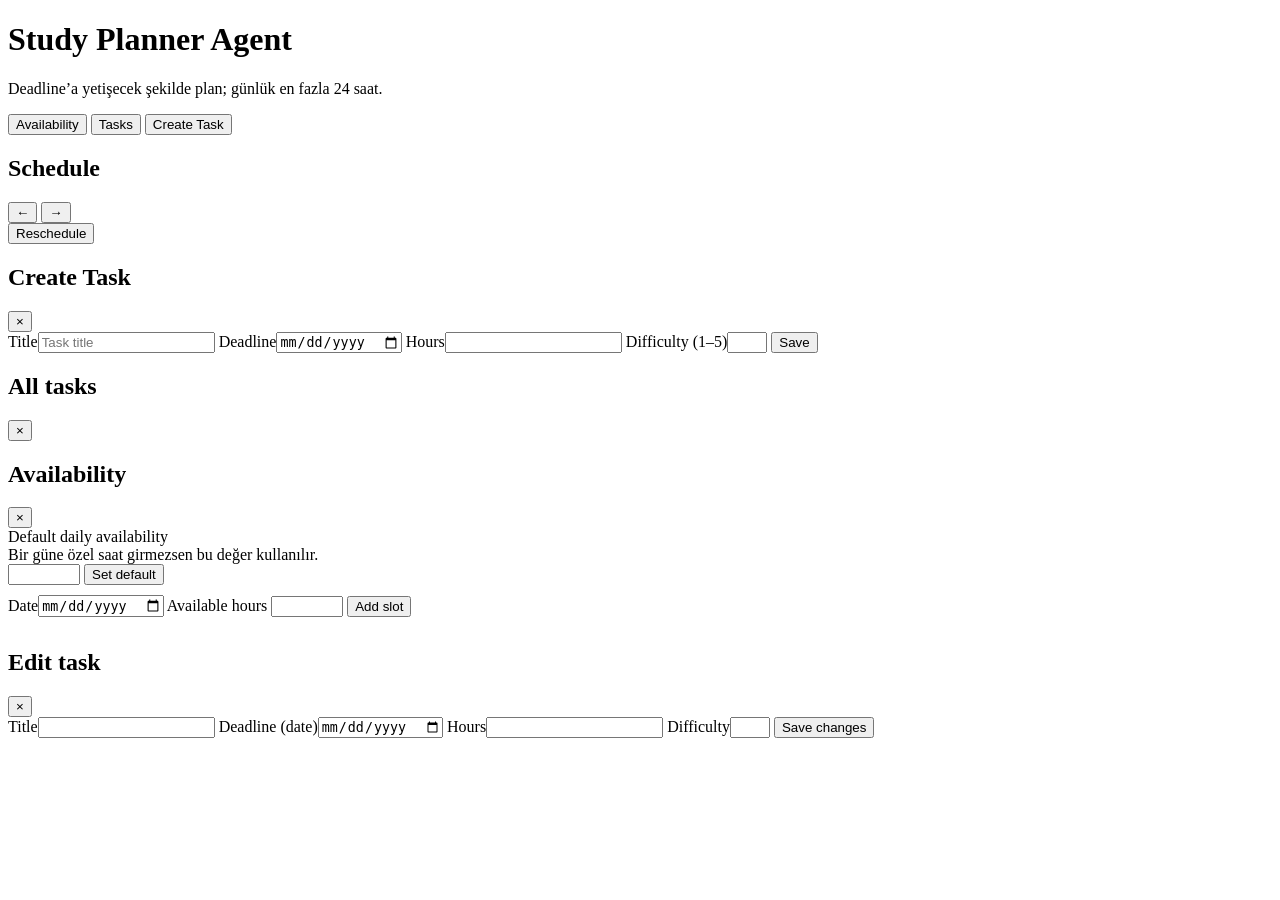
==== frontend/index.html @ 4cfb7173 "Initial commit: FastAPI scheduler + frontend Add backend (FastAPI/SQLAlchemy), simple frontend UI, a" ====
<!doctype html>
<html lang="tr">
  <head>
    <meta charset="UTF-8" />
    <meta name="viewport" content="width=device-width, initial-scale=1.0" />
    <title>Autonomous Student Scheduler</title>
    <link rel="stylesheet" href="/static/styles.css" />
  </head>
  <body>
    <main class="container">
      <header class="topBar">
        <div class="hero">
          <h1>Study Planner Agent</h1>
          <p>Deadline’a yetişecek şekilde plan; günlük en fazla 24 saat.</p>
        </div>
        <div class="headerActions">
          <button type="button" id="openAvailabilityBtn" class="ghost">Availability</button>
          <button type="button" id="openTasksBtn" class="ghost">Tasks</button>
          <button type="button" id="openCreateBtn" class="primary">Create Task</button>
        </div>
      </header>

      <section class="card scheduleCard">
        <div class="scheduleHead">
          <h2>Schedule</h2>
          <div class="monthNav">
            <button type="button" id="prevMonthBtn" class="ghost" aria-label="Önceki ay">←</button>
            <span id="monthLabel"></span>
            <button type="button" id="nextMonthBtn" class="ghost" aria-label="Sonraki ay">→</button>
          </div>
          <button id="rescheduleBtn" class="primary small">Reschedule</button>
        </div>
        <div id="warnings"></div>
        <pre id="explanation" class="explanation"></pre>
        <div id="calendarGrid" class="calendarGrid"></div>
      </section>
    </main>

    <div id="modalBackdrop" class="modalBackdrop hidden" aria-hidden="true"></div>

    <div id="createModal" class="modal hidden" role="dialog" aria-modal="true" aria-labelledby="createTitle">
      <div class="modalPanel">
        <div class="modalHead">
          <h2 id="createTitle">Create Task</h2>
          <button type="button" class="iconBtn" id="closeCreateBtn" aria-label="Kapat">×</button>
        </div>
        <form id="taskForm" class="modalForm">
          <label>Title<input name="title" placeholder="Task title" required /></label>
          <label>Deadline<input name="deadline" type="date" required /></label>
          <label>Hours<input name="total_duration" type="number" min="0.25" step="0.25" required /></label>
          <label>Difficulty (1–5)<input name="difficulty" type="number" min="1" max="5" required /></label>
          <button type="submit" class="primary">Save</button>
        </form>
      </div>
    </div>

    <div id="tasksModal" class="modal hidden" role="dialog" aria-modal="true" aria-labelledby="tasksTitle">
      <div class="modalPanel wide">
        <div class="modalHead">
          <h2 id="tasksTitle">All tasks</h2>
          <button type="button" class="iconBtn" id="closeTasksBtn" aria-label="Kapat">×</button>
        </div>
        <div id="taskList" class="taskList"></div>
      </div>
    </div>

    <div id="availabilityModal" class="modal hidden" role="dialog" aria-modal="true" aria-labelledby="availabilityTitle">
      <div class="modalPanel wide">
        <div class="modalHead">
          <h2 id="availabilityTitle">Availability</h2>
          <button type="button" class="iconBtn" id="closeAvailabilityBtn" aria-label="Kapat">×</button>
        </div>
        <div class="availabilityDefaults">
          <div class="availabilityDefaultsRow">
            <div>
              <div class="availabilityDefaultsTitle">Default daily availability</div>
              <div class="muted">Bir güne özel saat girmezsen bu değer kullanılır.</div>
            </div>
            <form id="defaultAvailabilityForm" class="availabilityDefaultsForm">
              <input
                name="daily_capacity"
                id="defaultDailyCapacityInput"
                type="number"
                min="0.25"
                max="24"
                step="0.25"
                required
              />
              <button type="submit" class="ghost">Set default</button>
            </form>
          </div>
        </div>
        <div style="height:10px;"></div>
        <form id="availabilityForm" class="modalForm">
          <label>Date<input name="date" type="date" required /></label>
          <label>
            Available hours
            <input name="available_hours" type="number" min="0.25" max="24" step="0.25" required />
          </label>
          <input type="hidden" name="type" value="available" />
          <button type="submit" class="primary">Add slot</button>
        </form>
        <div style="height:12px;"></div>
        <div id="availabilityList" class="taskList"></div>
      </div>
    </div>

    <div id="editModal" class="modal hidden" role="dialog" aria-modal="true" aria-labelledby="editTitle">
      <div class="modalPanel">
        <div class="modalHead">
          <h2 id="editTitle">Edit task</h2>
          <button type="button" class="iconBtn" id="closeEditBtn" aria-label="Kapat">×</button>
        </div>
        <form id="editForm" class="modalForm">
          <input type="hidden" name="id" id="editTaskId" />
          <label>Title<input name="title" id="editTitleInput" required /></label>
          <label>Deadline (date)<input name="deadline" id="editDeadlineInput" type="date" required /></label>
          <label>Hours<input name="total_duration" id="editHoursInput" type="number" min="0.25" step="0.25" required /></label>
          <label>Difficulty<input name="difficulty" id="editDifficultyInput" type="number" min="1" max="5" required /></label>
          <button type="submit" class="primary">Save changes</button>
        </form>
      </div>
    </div>

    <div id="toast" class="toast hidden" role="status"></div>

    <script src="/static/main.js"></script>
  </body>
</html>
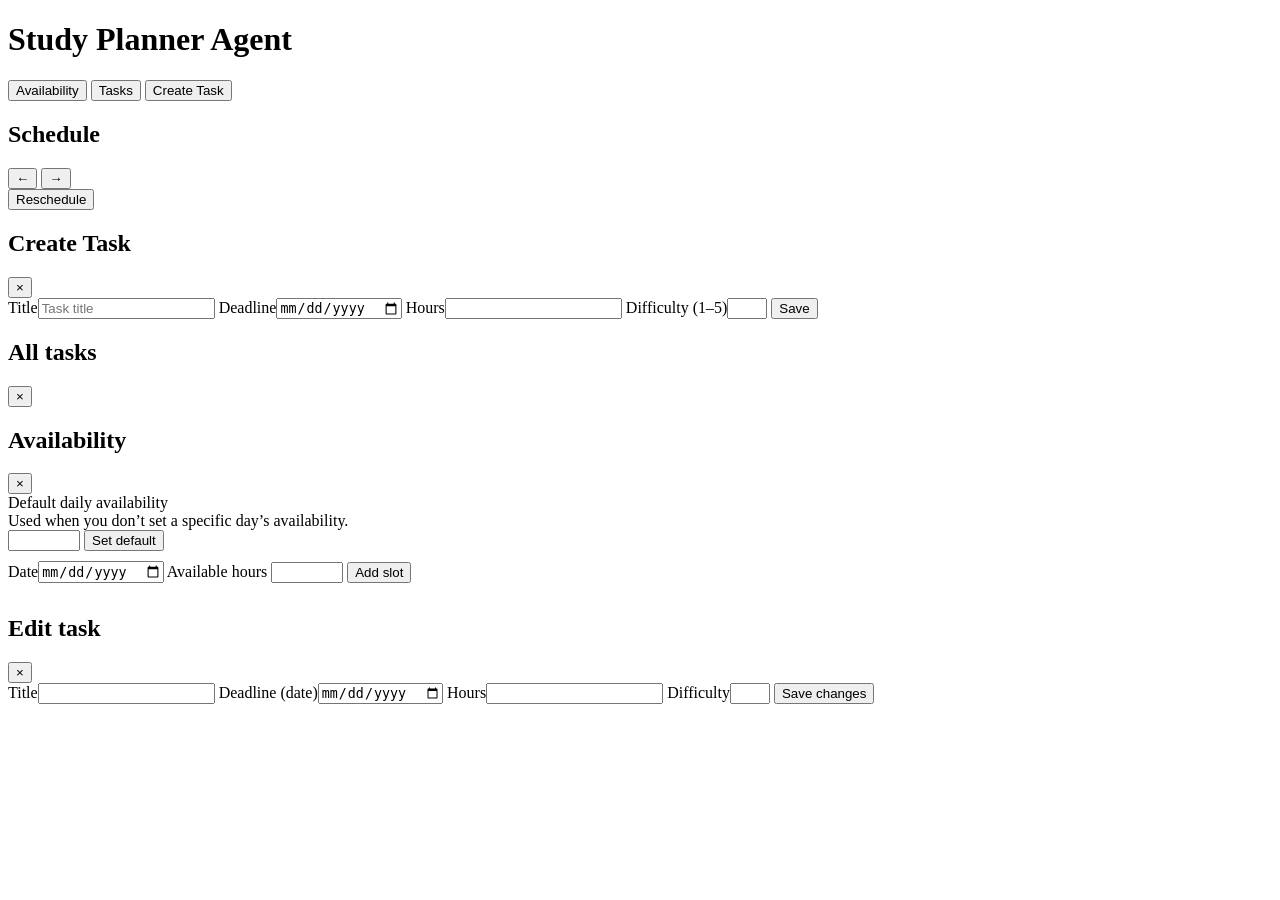
==== commit 82f2550e: "Update README and enhance task management features - Revised README to reflect changes in task statu" ====
--- a/frontend/index.html
+++ b/frontend/index.html
@@ -1,5 +1,5 @@
 <!doctype html>
-<html lang="tr">
+<html lang="en">
   <head>
     <meta charset="UTF-8" />
     <meta name="viewport" content="width=device-width, initial-scale=1.0" />
@@ -11,12 +11,15 @@
       <header class="topBar">
         <div class="hero">
           <h1>Study Planner Agent</h1>
-          <p>Deadline’a yetişecek şekilde plan; günlük en fazla 24 saat.</p>
         </div>
         <div class="headerActions">
-          <button type="button" id="openAvailabilityBtn" class="ghost">Availability</button>
+          <button type="button" id="openAvailabilityBtn" class="ghost">
+            Availability
+          </button>
           <button type="button" id="openTasksBtn" class="ghost">Tasks</button>
-          <button type="button" id="openCreateBtn" class="primary">Create Task</button>
+          <button type="button" id="openCreateBtn" class="primary">
+            Create Task
+          </button>
         </div>
       </header>
 
@@ -24,9 +27,23 @@
         <div class="scheduleHead">
           <h2>Schedule</h2>
           <div class="monthNav">
-            <button type="button" id="prevMonthBtn" class="ghost" aria-label="Önceki ay">←</button>
+            <button
+              type="button"
+              id="prevMonthBtn"
+              class="ghost"
+              aria-label="Previous month"
+            >
+              ←
+            </button>
             <span id="monthLabel"></span>
-            <button type="button" id="nextMonthBtn" class="ghost" aria-label="Sonraki ay">→</button>
+            <button
+              type="button"
+              id="nextMonthBtn"
+              class="ghost"
+              aria-label="Next month"
+            >
+              →
+            </button>
           </div>
           <button id="rescheduleBtn" class="primary small">Reschedule</button>
         </div>
@@ -36,52 +53,115 @@
       </section>
     </main>
 
-    <div id="modalBackdrop" class="modalBackdrop hidden" aria-hidden="true"></div>
-
-    <div id="createModal" class="modal hidden" role="dialog" aria-modal="true" aria-labelledby="createTitle">
+    <div
+      id="modalBackdrop"
+      class="modalBackdrop hidden"
+      aria-hidden="true"
+    ></div>
+
+    <div
+      id="createModal"
+      class="modal hidden"
+      role="dialog"
+      aria-modal="true"
+      aria-labelledby="createTitle"
+    >
       <div class="modalPanel">
         <div class="modalHead">
           <h2 id="createTitle">Create Task</h2>
-          <button type="button" class="iconBtn" id="closeCreateBtn" aria-label="Kapat">×</button>
+          <button
+            type="button"
+            class="iconBtn"
+            id="closeCreateBtn"
+            aria-label="Close"
+          >
+            ×
+          </button>
         </div>
         <form id="taskForm" class="modalForm">
-          <label>Title<input name="title" placeholder="Task title" required /></label>
+          <label
+            >Title<input name="title" placeholder="Task title" required
+          /></label>
           <label>Deadline<input name="deadline" type="date" required /></label>
-          <label>Hours<input name="total_duration" type="number" min="0.25" step="0.25" required /></label>
-          <label>Difficulty (1–5)<input name="difficulty" type="number" min="1" max="5" required /></label>
+          <label
+            >Hours<input
+              name="total_duration"
+              type="number"
+              min="0.25"
+              step="0.25"
+              required
+          /></label>
+          <label
+            >Difficulty (1–5)<input
+              name="difficulty"
+              type="number"
+              min="1"
+              max="5"
+              required
+          /></label>
           <button type="submit" class="primary">Save</button>
         </form>
       </div>
     </div>
 
-    <div id="tasksModal" class="modal hidden" role="dialog" aria-modal="true" aria-labelledby="tasksTitle">
+    <div
+      id="tasksModal"
+      class="modal hidden"
+      role="dialog"
+      aria-modal="true"
+      aria-labelledby="tasksTitle"
+    >
       <div class="modalPanel wide">
         <div class="modalHead">
           <h2 id="tasksTitle">All tasks</h2>
-          <button type="button" class="iconBtn" id="closeTasksBtn" aria-label="Kapat">×</button>
+          <button
+            type="button"
+            class="iconBtn"
+            id="closeTasksBtn"
+            aria-label="Close"
+          >
+            ×
+          </button>
         </div>
         <div id="taskList" class="taskList"></div>
       </div>
     </div>
 
-    <div id="availabilityModal" class="modal hidden" role="dialog" aria-modal="true" aria-labelledby="availabilityTitle">
+    <div
+      id="availabilityModal"
+      class="modal hidden"
+      role="dialog"
+      aria-modal="true"
+      aria-labelledby="availabilityTitle"
+    >
       <div class="modalPanel wide">
         <div class="modalHead">
           <h2 id="availabilityTitle">Availability</h2>
-          <button type="button" class="iconBtn" id="closeAvailabilityBtn" aria-label="Kapat">×</button>
+          <button
+            type="button"
+            class="iconBtn"
+            id="closeAvailabilityBtn"
+            aria-label="Close"
+          >
+            ×
+          </button>
         </div>
         <div class="availabilityDefaults">
           <div class="availabilityDefaultsRow">
             <div>
-              <div class="availabilityDefaultsTitle">Default daily availability</div>
-              <div class="muted">Bir güne özel saat girmezsen bu değer kullanılır.</div>
+              <div class="availabilityDefaultsTitle">
+                Default daily availability
+              </div>
+              <div class="muted">
+                Used when you don’t set a specific day’s availability.
+              </div>
             </div>
             <form id="defaultAvailabilityForm" class="availabilityDefaultsForm">
               <input
                 name="daily_capacity"
                 id="defaultDailyCapacityInput"
                 type="number"
-                min="0.25"
+                min="0"
                 max="24"
                 step="0.25"
                 required
@@ -90,33 +170,77 @@
             </form>
           </div>
         </div>
-        <div style="height:10px;"></div>
+        <div style="height: 10px"></div>
         <form id="availabilityForm" class="modalForm">
           <label>Date<input name="date" type="date" required /></label>
           <label>
             Available hours
-            <input name="available_hours" type="number" min="0.25" max="24" step="0.25" required />
+            <input
+              name="available_hours"
+              type="number"
+              min="0"
+              max="24"
+              step="0.25"
+              required
+            />
           </label>
           <input type="hidden" name="type" value="available" />
           <button type="submit" class="primary">Add slot</button>
         </form>
-        <div style="height:12px;"></div>
+        <div style="height: 12px"></div>
         <div id="availabilityList" class="taskList"></div>
       </div>
     </div>
 
-    <div id="editModal" class="modal hidden" role="dialog" aria-modal="true" aria-labelledby="editTitle">
+    <div
+      id="editModal"
+      class="modal hidden"
+      role="dialog"
+      aria-modal="true"
+      aria-labelledby="editTitle"
+    >
       <div class="modalPanel">
         <div class="modalHead">
           <h2 id="editTitle">Edit task</h2>
-          <button type="button" class="iconBtn" id="closeEditBtn" aria-label="Kapat">×</button>
+          <button
+            type="button"
+            class="iconBtn"
+            id="closeEditBtn"
+            aria-label="Close"
+          >
+            ×
+          </button>
         </div>
         <form id="editForm" class="modalForm">
           <input type="hidden" name="id" id="editTaskId" />
-          <label>Title<input name="title" id="editTitleInput" required /></label>
-          <label>Deadline (date)<input name="deadline" id="editDeadlineInput" type="date" required /></label>
-          <label>Hours<input name="total_duration" id="editHoursInput" type="number" min="0.25" step="0.25" required /></label>
-          <label>Difficulty<input name="difficulty" id="editDifficultyInput" type="number" min="1" max="5" required /></label>
+          <label
+            >Title<input name="title" id="editTitleInput" required
+          /></label>
+          <label
+            >Deadline (date)<input
+              name="deadline"
+              id="editDeadlineInput"
+              type="date"
+              required
+          /></label>
+          <label
+            >Hours<input
+              name="total_duration"
+              id="editHoursInput"
+              type="number"
+              min="0.25"
+              step="0.25"
+              required
+          /></label>
+          <label
+            >Difficulty<input
+              name="difficulty"
+              id="editDifficultyInput"
+              type="number"
+              min="1"
+              max="5"
+              required
+          /></label>
           <button type="submit" class="primary">Save changes</button>
         </form>
       </div>
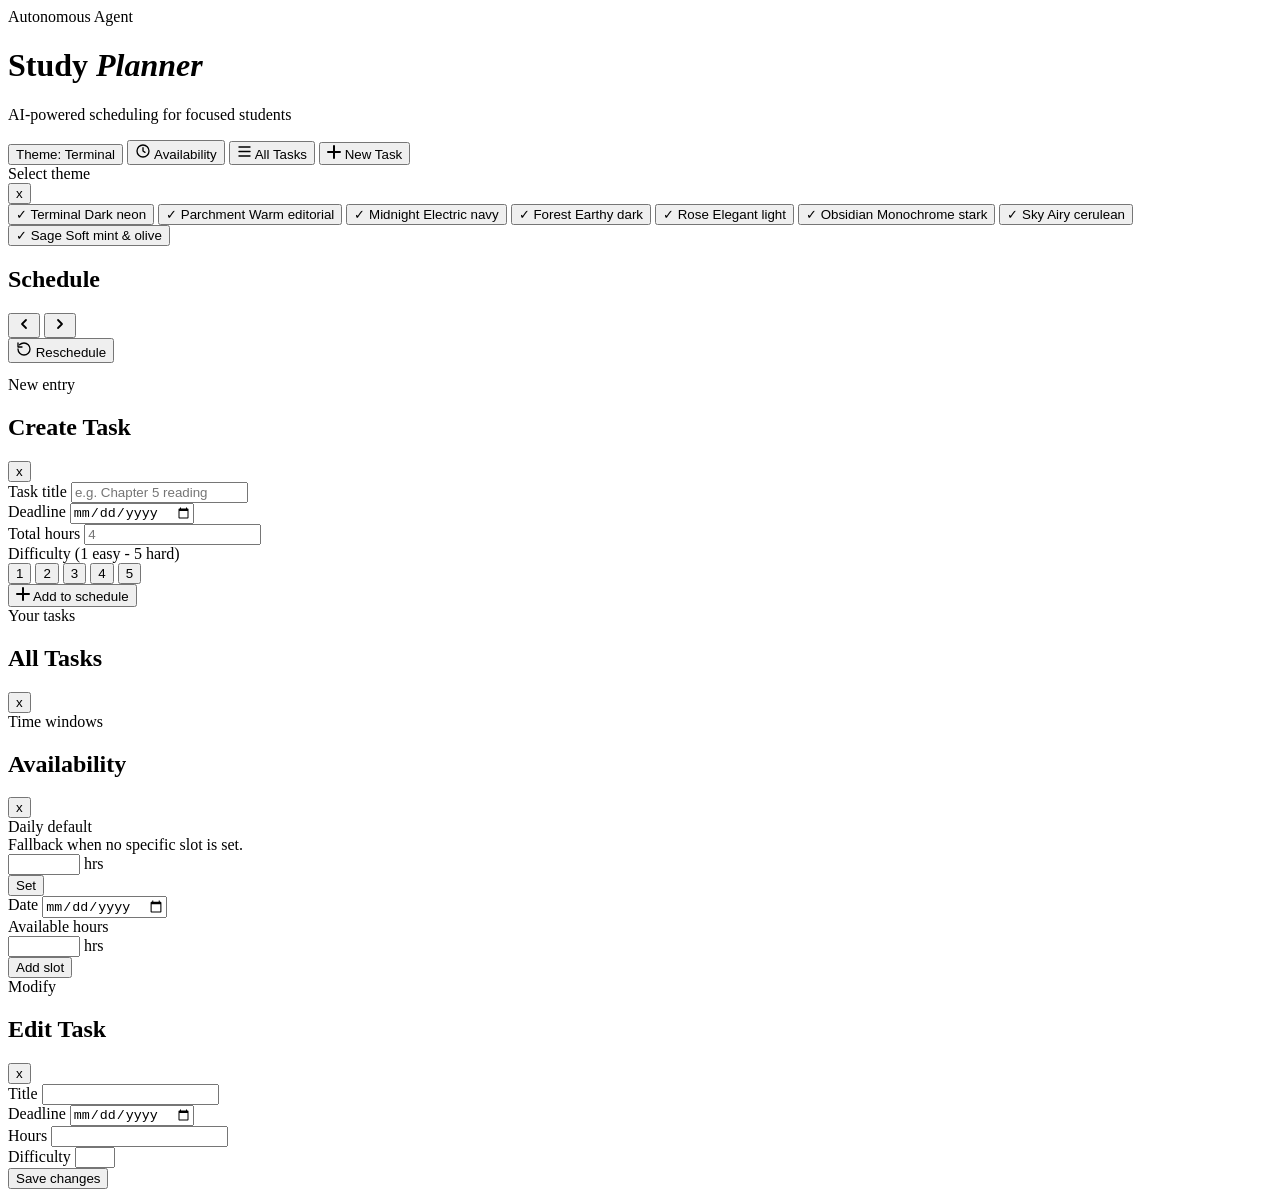
==== commit 508333dc: "Enhance frontend UI with new themes and task management features - Updated the title to "Study Plann" ====
--- a/frontend/index.html
+++ b/frontend/index.html
@@ -3,25 +3,186 @@
   <head>
     <meta charset="UTF-8" />
     <meta name="viewport" content="width=device-width, initial-scale=1.0" />
-    <title>Autonomous Student Scheduler</title>
+    <title>Study Planner — Autonomous Scheduler</title>
     <link rel="stylesheet" href="/static/styles.css" />
   </head>
   <body>
+    <!-- Ambient background -->
+    <div class="ambient" aria-hidden="true">
+      <div class="ambient-blob blob-1"></div>
+      <div class="ambient-blob blob-2"></div>
+      <div class="ambient-blob blob-3"></div>
+      <div class="grid-overlay"></div>
+    </div>
+
     <main class="container">
       <header class="topBar">
         <div class="hero">
-          <h1>Study Planner Agent</h1>
-        </div>
-        <div class="headerActions">
+          <div class="hero-eyebrow">
+            <span class="hero-dot"></span>
+            <span>Autonomous Agent</span>
+          </div>
+          <h1>Study <em>Planner</em></h1>
+          <p class="hero-sub">AI-powered scheduling for focused students</p>
+        </div>
+        <nav class="headerActions">
+          <button
+            type="button"
+            id="themeToggleBtn"
+            aria-haspopup="dialog"
+            aria-expanded="false"
+          >
+            Theme: Terminal
+          </button>
           <button type="button" id="openAvailabilityBtn" class="ghost">
+            <svg
+              width="16"
+              height="16"
+              viewBox="0 0 24 24"
+              fill="none"
+              stroke="currentColor"
+              stroke-width="2"
+              stroke-linecap="round"
+              stroke-linejoin="round"
+            >
+              <circle cx="12" cy="12" r="9" />
+              <polyline points="12 7 12 12 15 14" />
+            </svg>
             Availability
           </button>
-          <button type="button" id="openTasksBtn" class="ghost">Tasks</button>
+          <button type="button" id="openTasksBtn" class="ghost">
+            <svg width="15" height="15" viewBox="0 0 15 15" fill="none">
+              <path
+                d="M2 3h11M2 7.5h11M2 12h11"
+                stroke="currentColor"
+                stroke-width="1.4"
+                stroke-linecap="round"
+              />
+            </svg>
+            All Tasks
+          </button>
           <button type="button" id="openCreateBtn" class="primary">
-            Create Task
-          </button>
-        </div>
+            <svg width="14" height="14" viewBox="0 0 14 14" fill="none">
+              <path
+                d="M7 1v12M1 7h12"
+                stroke="currentColor"
+                stroke-width="2"
+                stroke-linecap="round"
+              />
+            </svg>
+            New Task
+          </button>
+        </nav>
       </header>
+
+      <!-- Alert banners: rendered here by JS -->
+      <div
+        id="alertRegion"
+        class="alertRegion"
+        aria-live="polite"
+        aria-atomic="false"
+      ></div>
+
+      <div
+        id="themePicker"
+        class="themePicker hidden"
+        role="dialog"
+        aria-label="Theme picker"
+      >
+        <div class="themePickerHead">
+          <div class="themePickerTitle">Select theme</div>
+          <button
+            type="button"
+            class="themePickerClose"
+            id="themePickerCloseBtn"
+            aria-label="Close theme picker"
+          >
+            x
+          </button>
+        </div>
+        <div class="themeGrid" id="themeGrid">
+          <button type="button" class="themeCard" data-t="terminal">
+            <span class="themeCardCheck">✓</span>
+            <span class="themeCardDots">
+              <span class="themeCardDot" style="background: #00e5a0"></span>
+              <span class="themeCardDot" style="background: #4d9eff"></span>
+              <span class="themeCardDot" style="background: #f5a623"></span>
+            </span>
+            <span class="themeCardName">Terminal</span>
+            <span class="themeCardDesc">Dark neon</span>
+          </button>
+          <button type="button" class="themeCard" data-t="parchment">
+            <span class="themeCardCheck">✓</span>
+            <span class="themeCardDots">
+              <span class="themeCardDot" style="background: #c9a84c"></span>
+              <span class="themeCardDot" style="background: #2a7a6f"></span>
+              <span class="themeCardDot" style="background: #c0444a"></span>
+            </span>
+            <span class="themeCardName">Parchment</span>
+            <span class="themeCardDesc">Warm editorial</span>
+          </button>
+          <button type="button" class="themeCard" data-t="midnight">
+            <span class="themeCardCheck">✓</span>
+            <span class="themeCardDots">
+              <span class="themeCardDot" style="background: #6c8fff"></span>
+              <span class="themeCardDot" style="background: #ff6eb4"></span>
+              <span class="themeCardDot" style="background: #80cbc4"></span>
+            </span>
+            <span class="themeCardName">Midnight</span>
+            <span class="themeCardDesc">Electric navy</span>
+          </button>
+          <button type="button" class="themeCard" data-t="forest">
+            <span class="themeCardCheck">✓</span>
+            <span class="themeCardDots">
+              <span class="themeCardDot" style="background: #6fcf7a"></span>
+              <span class="themeCardDot" style="background: #e8b84b"></span>
+              <span class="themeCardDot" style="background: #56b6c2"></span>
+            </span>
+            <span class="themeCardName">Forest</span>
+            <span class="themeCardDesc">Earthy dark</span>
+          </button>
+          <button type="button" class="themeCard" data-t="rose">
+            <span class="themeCardCheck">✓</span>
+            <span class="themeCardDots">
+              <span class="themeCardDot" style="background: #d4507a"></span>
+              <span class="themeCardDot" style="background: #7b5ea7"></span>
+              <span class="themeCardDot" style="background: #4a90d9"></span>
+            </span>
+            <span class="themeCardName">Rose</span>
+            <span class="themeCardDesc">Elegant light</span>
+          </button>
+          <button type="button" class="themeCard" data-t="obsidian">
+            <span class="themeCardCheck">✓</span>
+            <span class="themeCardDots">
+              <span class="themeCardDot" style="background: #e8e8e8"></span>
+              <span class="themeCardDot" style="background: #f0c040"></span>
+              <span class="themeCardDot" style="background: #60a0e0"></span>
+            </span>
+            <span class="themeCardName">Obsidian</span>
+            <span class="themeCardDesc">Monochrome stark</span>
+          </button>
+          <button type="button" class="themeCard" data-t="sky">
+            <span class="themeCardCheck">✓</span>
+            <span class="themeCardDots">
+              <span class="themeCardDot" style="background: #2196c9"></span>
+              <span class="themeCardDot" style="background: #6e52d6"></span>
+              <span class="themeCardDot" style="background: #e07b2a"></span>
+            </span>
+            <span class="themeCardName">Sky</span>
+            <span class="themeCardDesc">Airy cerulean</span>
+          </button>
+          <button type="button" class="themeCard" data-t="sage">
+            <span class="themeCardCheck">✓</span>
+            <span class="themeCardDots">
+              <span class="themeCardDot" style="background: #4a9960"></span>
+              <span class="themeCardDot" style="background: #c0783a"></span>
+              <span class="themeCardDot" style="background: #4070b8"></span>
+            </span>
+            <span class="themeCardName">Sage</span>
+            <span class="themeCardDesc">Soft mint & olive</span>
+          </button>
+        </div>
+      </div>
 
       <section class="card scheduleCard">
         <div class="scheduleHead">
@@ -30,24 +191,56 @@
             <button
               type="button"
               id="prevMonthBtn"
-              class="ghost"
+              class="navArrow"
               aria-label="Previous month"
             >
-              ←
+              <svg width="16" height="16" viewBox="0 0 16 16" fill="none">
+                <path
+                  d="M10 12L6 8l4-4"
+                  stroke="currentColor"
+                  stroke-width="1.8"
+                  stroke-linecap="round"
+                  stroke-linejoin="round"
+                />
+              </svg>
             </button>
-            <span id="monthLabel"></span>
+            <span id="monthLabel" class="monthLabelText"></span>
             <button
               type="button"
               id="nextMonthBtn"
-              class="ghost"
+              class="navArrow"
               aria-label="Next month"
             >
-              →
+              <svg width="16" height="16" viewBox="0 0 16 16" fill="none">
+                <path
+                  d="M6 4l4 4-4 4"
+                  stroke="currentColor"
+                  stroke-width="1.8"
+                  stroke-linecap="round"
+                  stroke-linejoin="round"
+                />
+              </svg>
             </button>
           </div>
-          <button id="rescheduleBtn" class="primary small">Reschedule</button>
-        </div>
-        <div id="warnings"></div>
+          <button id="rescheduleBtn" class="rescheduleBtn">
+            <svg
+              width="16"
+              height="16"
+              viewBox="0 0 24 24"
+              fill="none"
+              stroke="currentColor"
+              stroke-width="2"
+              stroke-linecap="round"
+              stroke-linejoin="round"
+            >
+              <path d="M3 12a9 9 0 1 0 9-9 9.75 9.75 0 0 0-6.74 2.74" />
+              <polyline points="3 3 3 9 9 9" />
+            </svg>
+            Reschedule
+          </button>
+        </div>
+        <!-- main.js injects <p class="warning"> here; intercepted + hidden below -->
+        <div id="warnings" class="warningsSink"></div>
         <pre id="explanation" class="explanation"></pre>
         <div id="calendarGrid" class="calendarGrid"></div>
       </section>
@@ -59,6 +252,7 @@
       aria-hidden="true"
     ></div>
 
+    <!-- Create Task Modal -->
     <div
       id="createModal"
       class="modal hidden"
@@ -68,42 +262,84 @@
     >
       <div class="modalPanel">
         <div class="modalHead">
-          <h2 id="createTitle">Create Task</h2>
+          <div>
+            <div class="modal-eyebrow">New entry</div>
+            <h2 id="createTitle">Create Task</h2>
+          </div>
           <button
             type="button"
             class="iconBtn"
             id="closeCreateBtn"
             aria-label="Close"
           >
-            ×
+            x
           </button>
         </div>
         <form id="taskForm" class="modalForm">
-          <label
-            >Title<input name="title" placeholder="Task title" required
-          /></label>
-          <label>Deadline<input name="deadline" type="date" required /></label>
-          <label
-            >Hours<input
-              name="total_duration"
-              type="number"
-              min="0.25"
-              step="0.25"
+          <div class="field">
+            <label for="cf-title">Task title</label>
+            <input
+              id="cf-title"
+              name="title"
+              placeholder="e.g. Chapter 5 reading"
               required
-          /></label>
-          <label
-            >Difficulty (1–5)<input
-              name="difficulty"
-              type="number"
-              min="1"
-              max="5"
-              required
-          /></label>
-          <button type="submit" class="primary">Save</button>
+            />
+          </div>
+          <div class="field-row">
+            <div class="field">
+              <label for="cf-deadline">Deadline</label>
+              <input id="cf-deadline" name="deadline" type="date" required />
+            </div>
+            <div class="field">
+              <label for="cf-hours">Total hours</label>
+              <input
+                id="cf-hours"
+                name="total_duration"
+                type="number"
+                min="0.25"
+                step="0.25"
+                placeholder="4"
+                required
+              />
+            </div>
+          </div>
+          <div class="field">
+            <label
+              >Difficulty <span class="muted">(1 easy - 5 hard)</span></label
+            >
+            <div class="difficultyPicker" id="difficultyPicker">
+              <input
+                type="hidden"
+                name="difficulty"
+                id="difficultyValue"
+                value="3"
+                required
+              />
+              <button type="button" class="diffBtn" data-val="1">1</button>
+              <button type="button" class="diffBtn" data-val="2">2</button>
+              <button type="button" class="diffBtn active" data-val="3">
+                3
+              </button>
+              <button type="button" class="diffBtn" data-val="4">4</button>
+              <button type="button" class="diffBtn" data-val="5">5</button>
+            </div>
+          </div>
+          <button type="submit" class="primary fullWidth">
+            <svg width="14" height="14" viewBox="0 0 14 14" fill="none">
+              <path
+                d="M7 1v12M1 7h12"
+                stroke="currentColor"
+                stroke-width="2"
+                stroke-linecap="round"
+              />
+            </svg>
+            Add to schedule
+          </button>
         </form>
       </div>
     </div>
 
+    <!-- Tasks Modal -->
     <div
       id="tasksModal"
       class="modal hidden"
@@ -113,20 +349,24 @@
     >
       <div class="modalPanel wide">
         <div class="modalHead">
-          <h2 id="tasksTitle">All tasks</h2>
+          <div>
+            <div class="modal-eyebrow">Your tasks</div>
+            <h2 id="tasksTitle">All Tasks</h2>
+          </div>
           <button
             type="button"
             class="iconBtn"
             id="closeTasksBtn"
             aria-label="Close"
           >
-            ×
+            x
           </button>
         </div>
         <div id="taskList" class="taskList"></div>
       </div>
     </div>
 
+    <!-- Availability Modal -->
     <div
       id="availabilityModal"
       class="modal hidden"
@@ -136,62 +376,72 @@
     >
       <div class="modalPanel wide">
         <div class="modalHead">
-          <h2 id="availabilityTitle">Availability</h2>
+          <div>
+            <div class="modal-eyebrow">Time windows</div>
+            <h2 id="availabilityTitle">Availability</h2>
+          </div>
           <button
             type="button"
             class="iconBtn"
             id="closeAvailabilityBtn"
             aria-label="Close"
           >
-            ×
+            x
           </button>
         </div>
         <div class="availabilityDefaults">
           <div class="availabilityDefaultsRow">
             <div>
-              <div class="availabilityDefaultsTitle">
-                Default daily availability
+              <div class="availabilityDefaultsTitle">Daily default</div>
+              <div class="muted">Fallback when no specific slot is set.</div>
+            </div>
+            <form id="defaultAvailabilityForm" class="availabilityDefaultsForm">
+              <div class="inputWithUnit">
+                <input
+                  name="daily_capacity"
+                  id="defaultDailyCapacityInput"
+                  type="number"
+                  min="0"
+                  max="24"
+                  step="0.25"
+                  required
+                />
+                <span class="inputUnit">hrs</span>
               </div>
-              <div class="muted">
-                Used when you don’t set a specific day’s availability.
+              <button type="submit" class="ghost">Set</button>
+            </form>
+          </div>
+        </div>
+        <div class="divider"></div>
+        <form id="availabilityForm" class="modalForm">
+          <div class="field-row">
+            <div class="field">
+              <label>Date</label>
+              <input name="date" type="date" required />
+            </div>
+            <div class="field">
+              <label>Available hours</label>
+              <div class="inputWithUnit">
+                <input
+                  name="available_hours"
+                  type="number"
+                  min="0"
+                  max="24"
+                  step="0.25"
+                  required
+                />
+                <span class="inputUnit">hrs</span>
               </div>
             </div>
-            <form id="defaultAvailabilityForm" class="availabilityDefaultsForm">
-              <input
-                name="daily_capacity"
-                id="defaultDailyCapacityInput"
-                type="number"
-                min="0"
-                max="24"
-                step="0.25"
-                required
-              />
-              <button type="submit" class="ghost">Set default</button>
-            </form>
-          </div>
-        </div>
-        <div style="height: 10px"></div>
-        <form id="availabilityForm" class="modalForm">
-          <label>Date<input name="date" type="date" required /></label>
-          <label>
-            Available hours
-            <input
-              name="available_hours"
-              type="number"
-              min="0"
-              max="24"
-              step="0.25"
-              required
-            />
-          </label>
+          </div>
           <input type="hidden" name="type" value="available" />
           <button type="submit" class="primary">Add slot</button>
         </form>
-        <div style="height: 12px"></div>
         <div id="availabilityList" class="taskList"></div>
       </div>
     </div>
 
+    <!-- Edit Modal -->
     <div
       id="editModal"
       class="modal hidden"
@@ -201,53 +451,328 @@
     >
       <div class="modalPanel">
         <div class="modalHead">
-          <h2 id="editTitle">Edit task</h2>
+          <div>
+            <div class="modal-eyebrow">Modify</div>
+            <h2 id="editTitle">Edit Task</h2>
+          </div>
           <button
             type="button"
             class="iconBtn"
             id="closeEditBtn"
             aria-label="Close"
           >
-            ×
+            x
           </button>
         </div>
         <form id="editForm" class="modalForm">
           <input type="hidden" name="id" id="editTaskId" />
-          <label
-            >Title<input name="title" id="editTitleInput" required
-          /></label>
-          <label
-            >Deadline (date)<input
-              name="deadline"
-              id="editDeadlineInput"
-              type="date"
-              required
-          /></label>
-          <label
-            >Hours<input
-              name="total_duration"
-              id="editHoursInput"
-              type="number"
-              min="0.25"
-              step="0.25"
-              required
-          /></label>
-          <label
-            >Difficulty<input
+          <div class="field">
+            <label>Title</label>
+            <input name="title" id="editTitleInput" required />
+          </div>
+          <div class="field-row">
+            <div class="field">
+              <label>Deadline</label>
+              <input
+                name="deadline"
+                id="editDeadlineInput"
+                type="date"
+                required
+              />
+            </div>
+            <div class="field">
+              <label>Hours</label>
+              <input
+                name="total_duration"
+                id="editHoursInput"
+                type="number"
+                min="0.25"
+                step="0.25"
+                required
+              />
+            </div>
+          </div>
+          <div class="field">
+            <label>Difficulty</label>
+            <input
               name="difficulty"
               id="editDifficultyInput"
               type="number"
               min="1"
               max="5"
               required
-          /></label>
-          <button type="submit" class="primary">Save changes</button>
+            />
+          </div>
+          <button type="submit" class="primary fullWidth">Save changes</button>
         </form>
       </div>
     </div>
 
-    <div id="toast" class="toast hidden" role="status"></div>
+    <!-- Toast stub: main.js uses this; we observe it to bridge undo to our alert system -->
+    <div
+      id="toast"
+      role="status"
+      style="
+        position: fixed;
+        bottom: -999px;
+        left: -999px;
+        opacity: 0;
+        pointer-events: none;
+        width: 1px;
+        height: 1px;
+        overflow: hidden;
+      "
+    ></div>
 
     <script src="/static/main.js"></script>
+    <script>
+      (() => {
+        /* ── Theme switcher ── */
+        const THEMES = [
+          { id: "terminal", label: "Terminal" },
+          { id: "parchment", label: "Parchment" },
+          { id: "midnight", label: "Midnight" },
+          { id: "forest", label: "Forest" },
+          { id: "rose", label: "Rose" },
+          { id: "obsidian", label: "Obsidian" },
+          { id: "sky", label: "Sky" },
+          { id: "sage", label: "Sage" },
+        ];
+        const themeToggleBtn = document.getElementById("themeToggleBtn");
+        const themePicker = document.getElementById("themePicker");
+        const themePickerCloseBtn = document.getElementById(
+          "themePickerCloseBtn",
+        );
+        const themeCards = Array.from(document.querySelectorAll(".themeCard"));
+
+        function getThemeMeta(themeId) {
+          return THEMES.find((t) => t.id === themeId) || THEMES[0];
+        }
+
+        function setTheme(themeId) {
+          const resolved = getThemeMeta(themeId);
+          document.documentElement.setAttribute("data-theme", resolved.id);
+          localStorage.setItem("studyPlannerTheme", resolved.id);
+          themeToggleBtn.textContent = `Theme: ${resolved.label}`;
+          themeCards.forEach((card) => {
+            card.classList.toggle("active", card.dataset.t === resolved.id);
+          });
+        }
+
+        function openThemePicker() {
+          themePicker.classList.remove("hidden");
+          themeToggleBtn.setAttribute("aria-expanded", "true");
+        }
+
+        function closeThemePicker() {
+          themePicker.classList.add("hidden");
+          themeToggleBtn.setAttribute("aria-expanded", "false");
+        }
+
+        const savedTheme = localStorage.getItem("studyPlannerTheme");
+        setTheme(savedTheme || "terminal");
+
+        themeToggleBtn.addEventListener("click", () => {
+          if (themePicker.classList.contains("hidden")) openThemePicker();
+          else closeThemePicker();
+        });
+        themePickerCloseBtn.addEventListener("click", closeThemePicker);
+        themeCards.forEach((card) => {
+          card.addEventListener("click", () => {
+            setTheme(card.dataset.t);
+            closeThemePicker();
+          });
+        });
+        document.addEventListener("click", (e) => {
+          if (
+            !themePicker.classList.contains("hidden") &&
+            !themePicker.contains(e.target) &&
+            !themeToggleBtn.contains(e.target)
+          ) {
+            closeThemePicker();
+          }
+        });
+
+        /* ── Difficulty picker ── */
+        document.querySelectorAll(".diffBtn").forEach((btn) => {
+          btn.addEventListener("click", () => {
+            document
+              .querySelectorAll(".diffBtn")
+              .forEach((b) => b.classList.remove("active"));
+            btn.classList.add("active");
+            document.getElementById("difficultyValue").value = btn.dataset.val;
+          });
+        });
+
+        /* ── Alert type config ── */
+        const TYPES = {
+          error: {
+            label: "Hata",
+            duration: 10000,
+            icon: `<svg width="20" height="20" viewBox="0 0 20 20" fill="none">
+                   <path d="M10 3L18 17H2L10 3Z" stroke="currentColor" stroke-width="1.6" stroke-linejoin="round"/>
+                   <path d="M10 8.5V12M10 14.5h.01" stroke="currentColor" stroke-width="1.8" stroke-linecap="round"/>
+                 </svg>`,
+          },
+          warning: {
+            label: "Uyari",
+            duration: 10000,
+            icon: `<svg width="20" height="20" viewBox="0 0 20 20" fill="none">
+                   <circle cx="10" cy="10" r="8" stroke="currentColor" stroke-width="1.6"/>
+                   <path d="M10 7V11M10 13.5h.01" stroke="currentColor" stroke-width="1.8" stroke-linecap="round"/>
+                 </svg>`,
+          },
+          success: {
+            label: "Basarili",
+            duration: 10000,
+            icon: `<svg width="20" height="20" viewBox="0 0 20 20" fill="none">
+                   <circle cx="10" cy="10" r="8" stroke="currentColor" stroke-width="1.6"/>
+                   <path d="M6.5 10.5l2.5 2.5L14 7" stroke="currentColor" stroke-width="1.8" stroke-linecap="round" stroke-linejoin="round"/>
+                 </svg>`,
+          },
+          info: {
+            label: "Bilgi",
+            duration: 10000,
+            icon: `<svg width="20" height="20" viewBox="0 0 20 20" fill="none">
+                   <circle cx="10" cy="10" r="8" stroke="currentColor" stroke-width="1.6"/>
+                   <path d="M10 9.5V14M10 6.5h.01" stroke="currentColor" stroke-width="1.8" stroke-linecap="round"/>
+                 </svg>`,
+          },
+        };
+
+        const region = document.getElementById("alertRegion");
+
+        /* ── Classify raw backend message ── */
+        function classify(raw) {
+          const t = raw.toLowerCase();
+          if (
+            /red alert|past deadline|cannot create|could not|invalid|failed/.test(
+              t,
+            )
+          )
+            return "error";
+          if (/not enough|warning|overload|cannot fit/.test(t))
+            return "warning";
+          if (
+            /created|updated|added|deleted|removed|slot|complet|partial/.test(t)
+          )
+            return "success";
+          return "info";
+        }
+
+        /* ── Strip ugly prefixes from backend strings ── */
+        function clean(raw) {
+          return raw
+            .replace(
+              /^(red alert|warning|alert|error|info)\s*[:\-\u2013]\s*/i,
+              "",
+            )
+            .replace(/^\u26a0\ufe0f\s*/, "")
+            .trim();
+        }
+
+        function getDuration(rawMsg, type) {
+          const normalized = clean(rawMsg).toLowerCase();
+          if (normalized.includes("task created")) return 4000;
+          return (TYPES[type] || TYPES.info).duration;
+        }
+
+        /* ── Build and mount an alert card ── */
+        function showAlert(rawMsg, type, undoFn) {
+          type = type || classify(rawMsg);
+          const cfg = TYPES[type] || TYPES.info;
+          const duration = getDuration(rawMsg, type);
+
+          const el = document.createElement("div");
+          el.className = "al al-" + type;
+          el.setAttribute("role", type === "error" ? "alert" : "status");
+
+          const hasBar = duration > 0;
+          el.innerHTML =
+            '<span class="al-icon">' +
+            cfg.icon +
+            "</span>" +
+            '<div class="al-body">' +
+            '<strong class="al-label">' +
+            cfg.label +
+            "</strong>" +
+            '<p class="al-msg">' +
+            clean(rawMsg) +
+            "</p>" +
+            (undoFn
+              ? '<button type="button" class="al-undo">Geri al</button>'
+              : "") +
+            "</div>" +
+            '<button type="button" class="al-close" aria-label="Kapat">' +
+            '<svg width="10" height="10" viewBox="0 0 10 10" fill="none">' +
+            '<path d="M1 1l8 8M9 1L1 9" stroke="currentColor" stroke-width="1.7" stroke-linecap="round"/>' +
+            "</svg>" +
+            "</button>" +
+            (hasBar
+              ? '<span class="al-track" aria-hidden="true"><span class="al-bar"></span></span>'
+              : "");
+
+          /* dismiss logic */
+          let timerId = null;
+          let removed = false;
+          const dismiss = () => {
+            if (removed) return;
+            removed = true;
+            if (timerId) clearTimeout(timerId);
+            el.style.pointerEvents = "none";
+            el.classList.add("al-out");
+            const removeEl = () => el.remove();
+            el.addEventListener("transitionend", removeEl, { once: true });
+            setTimeout(removeEl, 260);
+          };
+
+          el.querySelector(".al-close").addEventListener("click", dismiss);
+          if (undoFn)
+            el.querySelector(".al-undo").addEventListener("click", () => {
+              undoFn();
+              dismiss();
+            });
+
+          if (hasBar) {
+            const bar = el.querySelector(".al-bar");
+            bar.style.animationDuration = duration + "ms";
+            timerId = setTimeout(dismiss, duration);
+            el.addEventListener("mouseenter", () => {
+              clearTimeout(timerId);
+              bar.style.animationPlayState = "paused";
+            });
+            el.addEventListener("mouseleave", () => {
+              bar.style.animationPlayState = "running";
+              timerId = setTimeout(dismiss, duration * 0.12);
+            });
+          }
+
+          region.appendChild(el);
+          /* rAF so the browser paints the initial state before the enter animation */
+          requestAnimationFrame(() =>
+            requestAnimationFrame(() => el.classList.add("al-in")),
+          );
+        }
+
+        /* ── Intercept <p class="warning"> injected into #warnings by main.js ── */
+        const warnSink = document.getElementById("warnings");
+        new MutationObserver((mutations) => {
+          mutations.forEach((m) =>
+            m.addedNodes.forEach((node) => {
+              if (node.nodeType !== 1) return;
+              const txt = (node.textContent || "").trim();
+              node.style.display = "none";
+              if (txt) showAlert(txt, classify(txt));
+            }),
+          );
+        }).observe(warnSink, { childList: true });
+
+        /* ── Override showToast / hideToast used by main.js ── */
+        window.showToast = function (message, onUndo, ms) {
+          showAlert(message, classify(message), onUndo || null);
+        };
+        window.hideToast = function () {};
+      })();
+    </script>
   </body>
 </html>
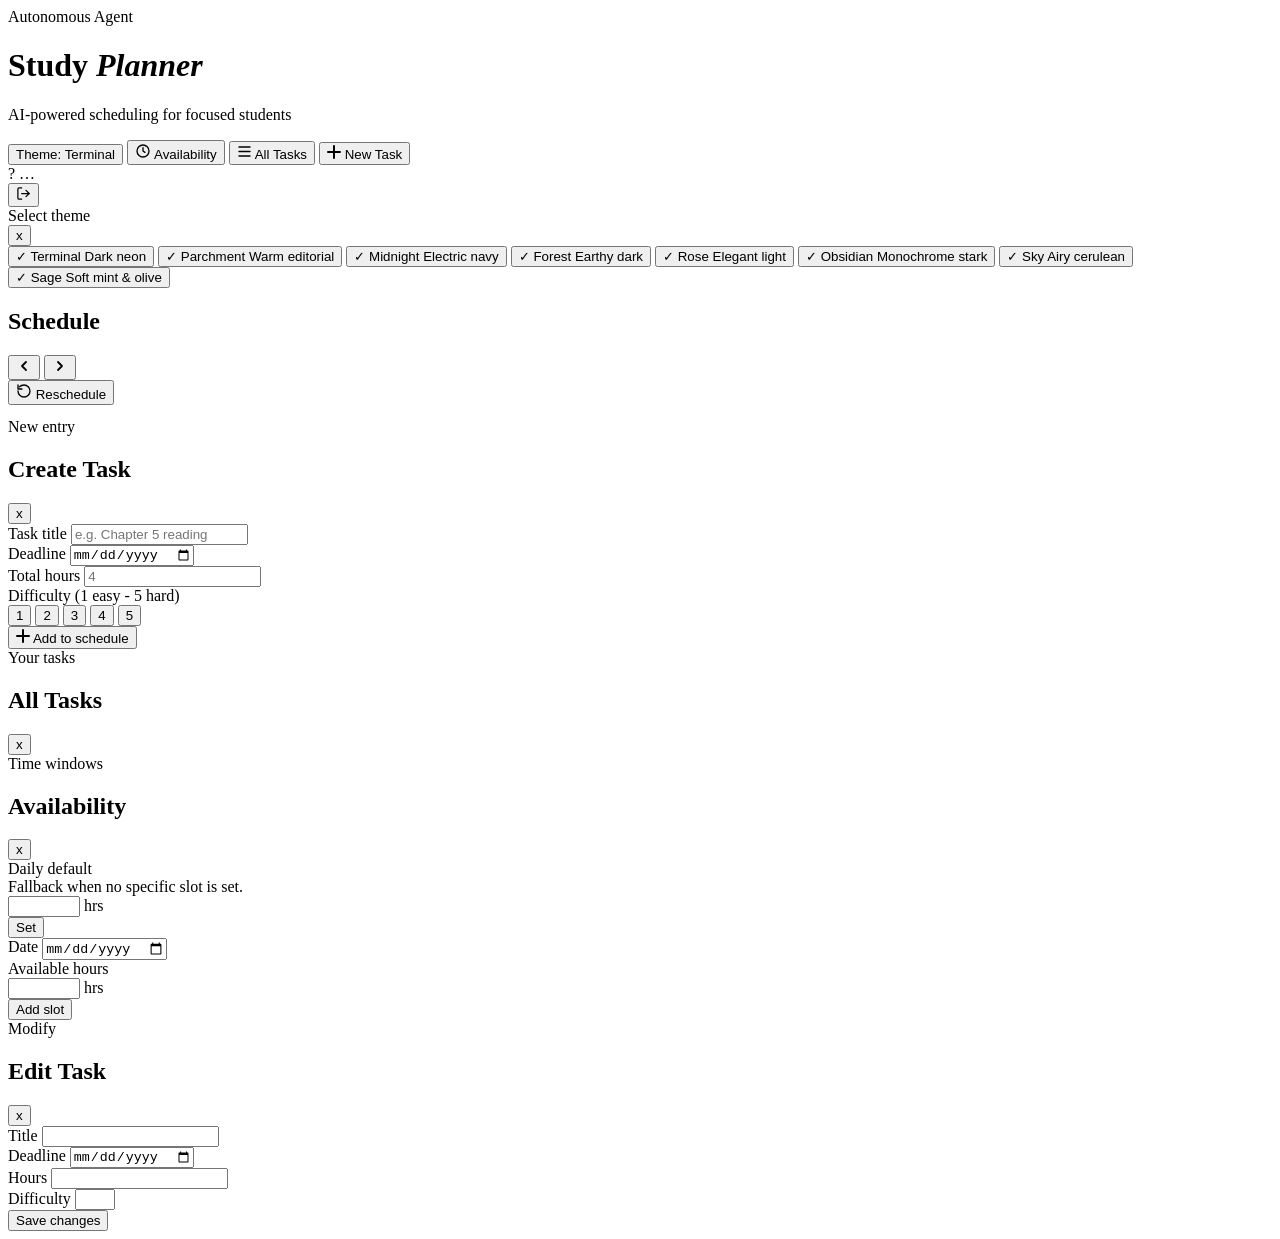
==== commit d81e38f3: "Add authentication and user management features - Introduced a new auth.py module for user registrat" ====
--- a/frontend/index.html
+++ b/frontend/index.html
@@ -71,6 +71,32 @@
               />
             </svg>
             New Task
+          </button>
+          <!-- User badge -->
+          <div class="userBadge" id="userBadge" title="Your account">
+            <span class="userBadgeAvatar" id="userBadgeAvatar">?</span>
+            <span class="userBadgeName" id="userBadgeName">…</span>
+          </div>
+          <button
+            type="button"
+            id="logoutBtn"
+            class="ghost logoutBtn"
+            title="Sign out"
+          >
+            <svg
+              width="15"
+              height="15"
+              viewBox="0 0 24 24"
+              fill="none"
+              stroke="currentColor"
+              stroke-width="2"
+              stroke-linecap="round"
+              stroke-linejoin="round"
+            >
+              <path d="M9 21H5a2 2 0 01-2-2V5a2 2 0 012-2h4" />
+              <polyline points="16 17 21 12 16 7" />
+              <line x1="21" y1="12" x2="9" y2="12" />
+            </svg>
           </button>
         </nav>
       </header>
@@ -569,8 +595,35 @@
           themeToggleBtn.setAttribute("aria-expanded", "false");
         }
 
-        const savedTheme = localStorage.getItem("studyPlannerTheme");
-        setTheme(savedTheme || "terminal");
+        // ── Load user info + theme from server ──
+        (async () => {
+          try {
+            const user = await fetch("/auth/me").then((r) => {
+              if (r.status === 401) {
+                window.location.href = "/login";
+                return null;
+              }
+              return r.json();
+            });
+            if (!user) return;
+            // Set theme from server (user preference)
+            const serverTheme = user.theme || "parchment";
+            setTheme(serverTheme);
+            // Show user badge
+            const badge = document.getElementById("userBadge");
+            const avatar = document.getElementById("userBadgeAvatar");
+            const name = document.getElementById("userBadgeName");
+            if (badge && avatar && name) {
+              avatar.textContent = (user.username ||
+                user.email ||
+                "?")[0].toUpperCase();
+              name.textContent = user.username || user.email;
+            }
+          } catch (_) {
+            const savedTheme = localStorage.getItem("studyPlannerTheme");
+            setTheme(savedTheme || "terminal");
+          }
+        })();
 
         themeToggleBtn.addEventListener("click", () => {
           if (themePicker.classList.contains("hidden")) openThemePicker();
@@ -578,11 +631,28 @@
         });
         themePickerCloseBtn.addEventListener("click", closeThemePicker);
         themeCards.forEach((card) => {
-          card.addEventListener("click", () => {
+          card.addEventListener("click", async () => {
             setTheme(card.dataset.t);
             closeThemePicker();
+            // Persist theme to server
+            try {
+              await fetch("/auth/me/theme", {
+                method: "PATCH",
+                headers: { "Content-Type": "application/json" },
+                body: JSON.stringify({ theme: card.dataset.t }),
+              });
+            } catch (_) {}
           });
         });
+
+        // ── Logout ──
+        const logoutBtn = document.getElementById("logoutBtn");
+        if (logoutBtn) {
+          logoutBtn.addEventListener("click", async () => {
+            await fetch("/auth/logout", { method: "POST" });
+            window.location.href = "/login";
+          });
+        }
         document.addEventListener("click", (e) => {
           if (
             !themePicker.classList.contains("hidden") &&
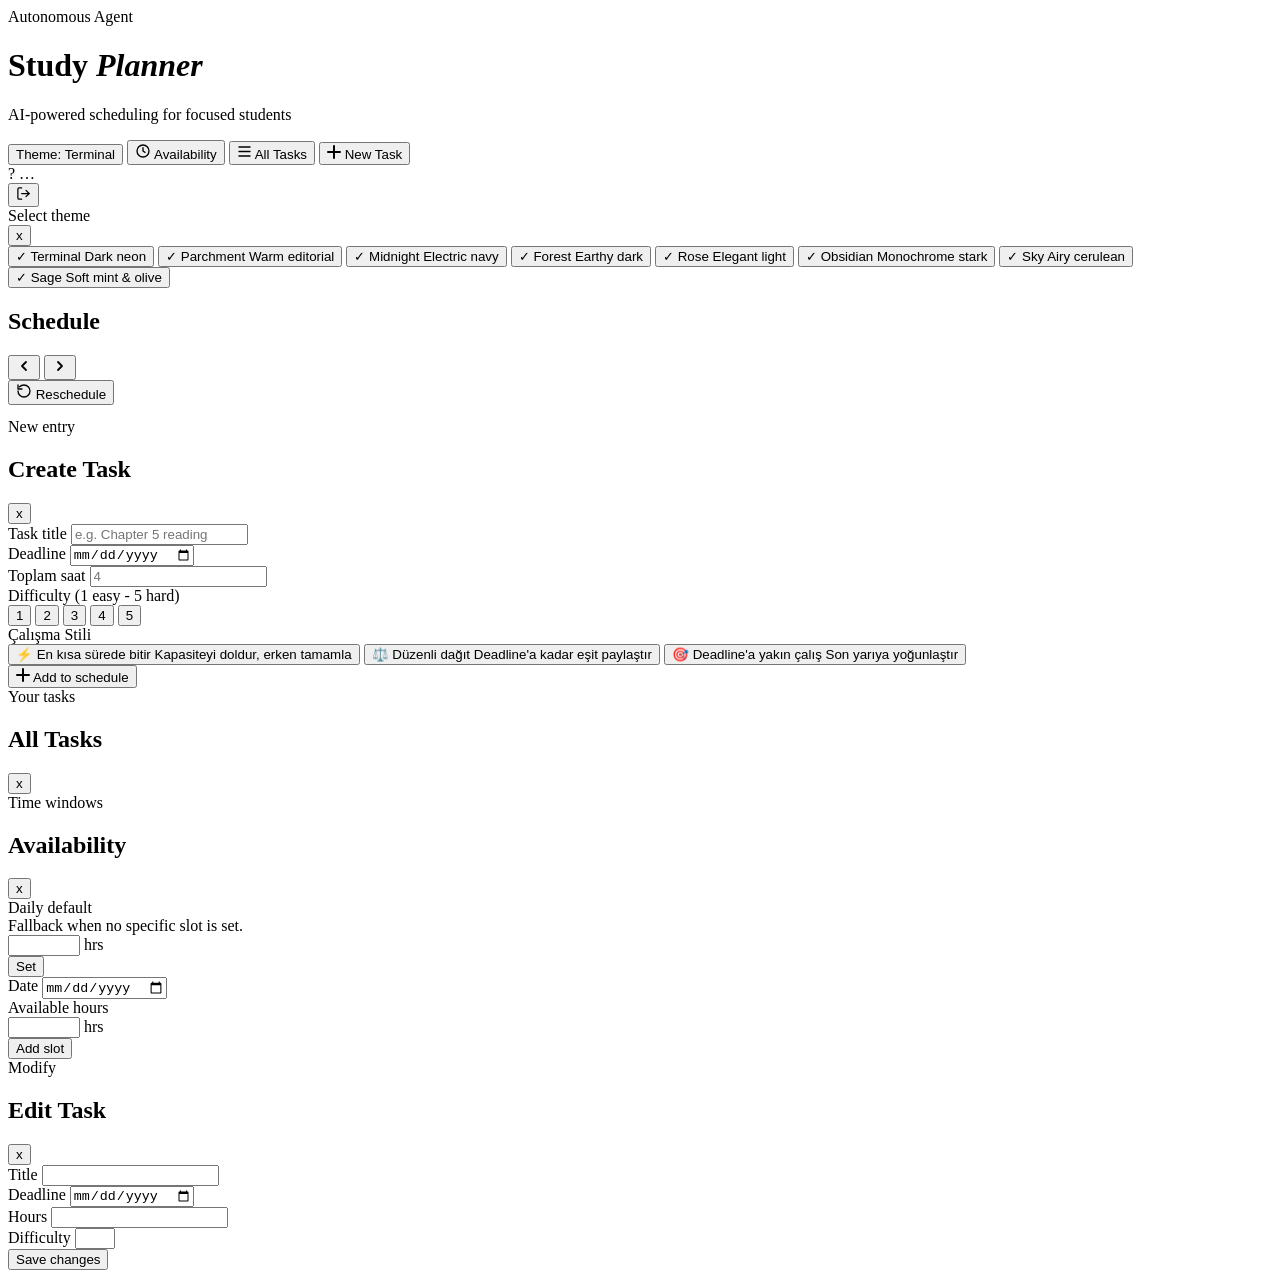
==== commit 7cd7fb2e: "Add work style and daily target hours features for task management - Introduced a new `work_style` f" ====
--- a/frontend/index.html
+++ b/frontend/index.html
@@ -316,8 +316,8 @@
               <label for="cf-deadline">Deadline</label>
               <input id="cf-deadline" name="deadline" type="date" required />
             </div>
-            <div class="field">
-              <label for="cf-hours">Total hours</label>
+            <div class="field" id="cf-total-hours-field">
+              <label for="cf-hours">Toplam saat</label>
               <input
                 id="cf-hours"
                 name="total_duration"
@@ -325,7 +325,17 @@
                 min="0.25"
                 step="0.25"
                 placeholder="4"
-                required
+              />
+            </div>
+            <div class="field" id="cf-daily-hours-field" style="display: none">
+              <label for="cf-daily-hours">Günlük saat</label>
+              <input
+                id="cf-daily-hours"
+                name="daily_target_hours"
+                type="number"
+                min="0.25"
+                step="0.25"
+                placeholder="1"
               />
             </div>
           </div>
@@ -348,6 +358,44 @@
               </button>
               <button type="button" class="diffBtn" data-val="4">4</button>
               <button type="button" class="diffBtn" data-val="5">5</button>
+            </div>
+          </div>
+          <div class="field">
+            <label>Çalışma Stili</label>
+            <input
+              type="hidden"
+              name="work_style"
+              id="workStyleValue"
+              value="intensive"
+            />
+            <div class="workStylePicker" id="workStylePicker">
+              <button
+                type="button"
+                class="workStyleBtn active"
+                data-style="intensive"
+              >
+                <span class="workStyleIcon">⚡</span>
+                <span class="workStyleLabel">En kısa sürede bitir</span>
+                <span class="workStyleDesc"
+                  >Kapasiteyi doldur, erken tamamla</span
+                >
+              </button>
+              <button type="button" class="workStyleBtn" data-style="balanced">
+                <span class="workStyleIcon">⚖️</span>
+                <span class="workStyleLabel">Düzenli dağıt</span>
+                <span class="workStyleDesc"
+                  >Deadline'a kadar eşit paylaştır</span
+                >
+              </button>
+              <button
+                type="button"
+                class="workStyleBtn"
+                data-style="deadline_focused"
+              >
+                <span class="workStyleIcon">🎯</span>
+                <span class="workStyleLabel">Deadline'a yakın çalış</span>
+                <span class="workStyleDesc">Son yarıya yoğunlaştır</span>
+              </button>
             </div>
           </div>
           <button type="submit" class="primary fullWidth">
@@ -671,6 +719,41 @@
               .forEach((b) => b.classList.remove("active"));
             btn.classList.add("active");
             document.getElementById("difficultyValue").value = btn.dataset.val;
+          });
+        });
+
+        /* ── Work Style picker ── */
+        document.querySelectorAll(".workStyleBtn").forEach((btn) => {
+          btn.addEventListener("click", () => {
+            document
+              .querySelectorAll(".workStyleBtn")
+              .forEach((b) => b.classList.remove("active"));
+            btn.classList.add("active");
+            const style = btn.dataset.style;
+            document.getElementById("workStyleValue").value = style;
+
+            // Toggle duration fields based on work style
+            const totalField = document.getElementById("cf-total-hours-field");
+            const dailyField = document.getElementById("cf-daily-hours-field");
+            const totalInput = document.getElementById("cf-hours");
+            const dailyInput = document.getElementById("cf-daily-hours");
+            if (style === "balanced") {
+              if (totalField) totalField.style.display = "none";
+              if (dailyField) dailyField.style.display = "";
+              if (totalInput) {
+                totalInput.required = false;
+                totalInput.value = "";
+              }
+              if (dailyInput) dailyInput.required = true;
+            } else {
+              if (totalField) totalField.style.display = "";
+              if (dailyField) dailyField.style.display = "none";
+              if (totalInput) totalInput.required = true;
+              if (dailyInput) {
+                dailyInput.required = false;
+                dailyInput.value = "";
+              }
+            }
           });
         });
 
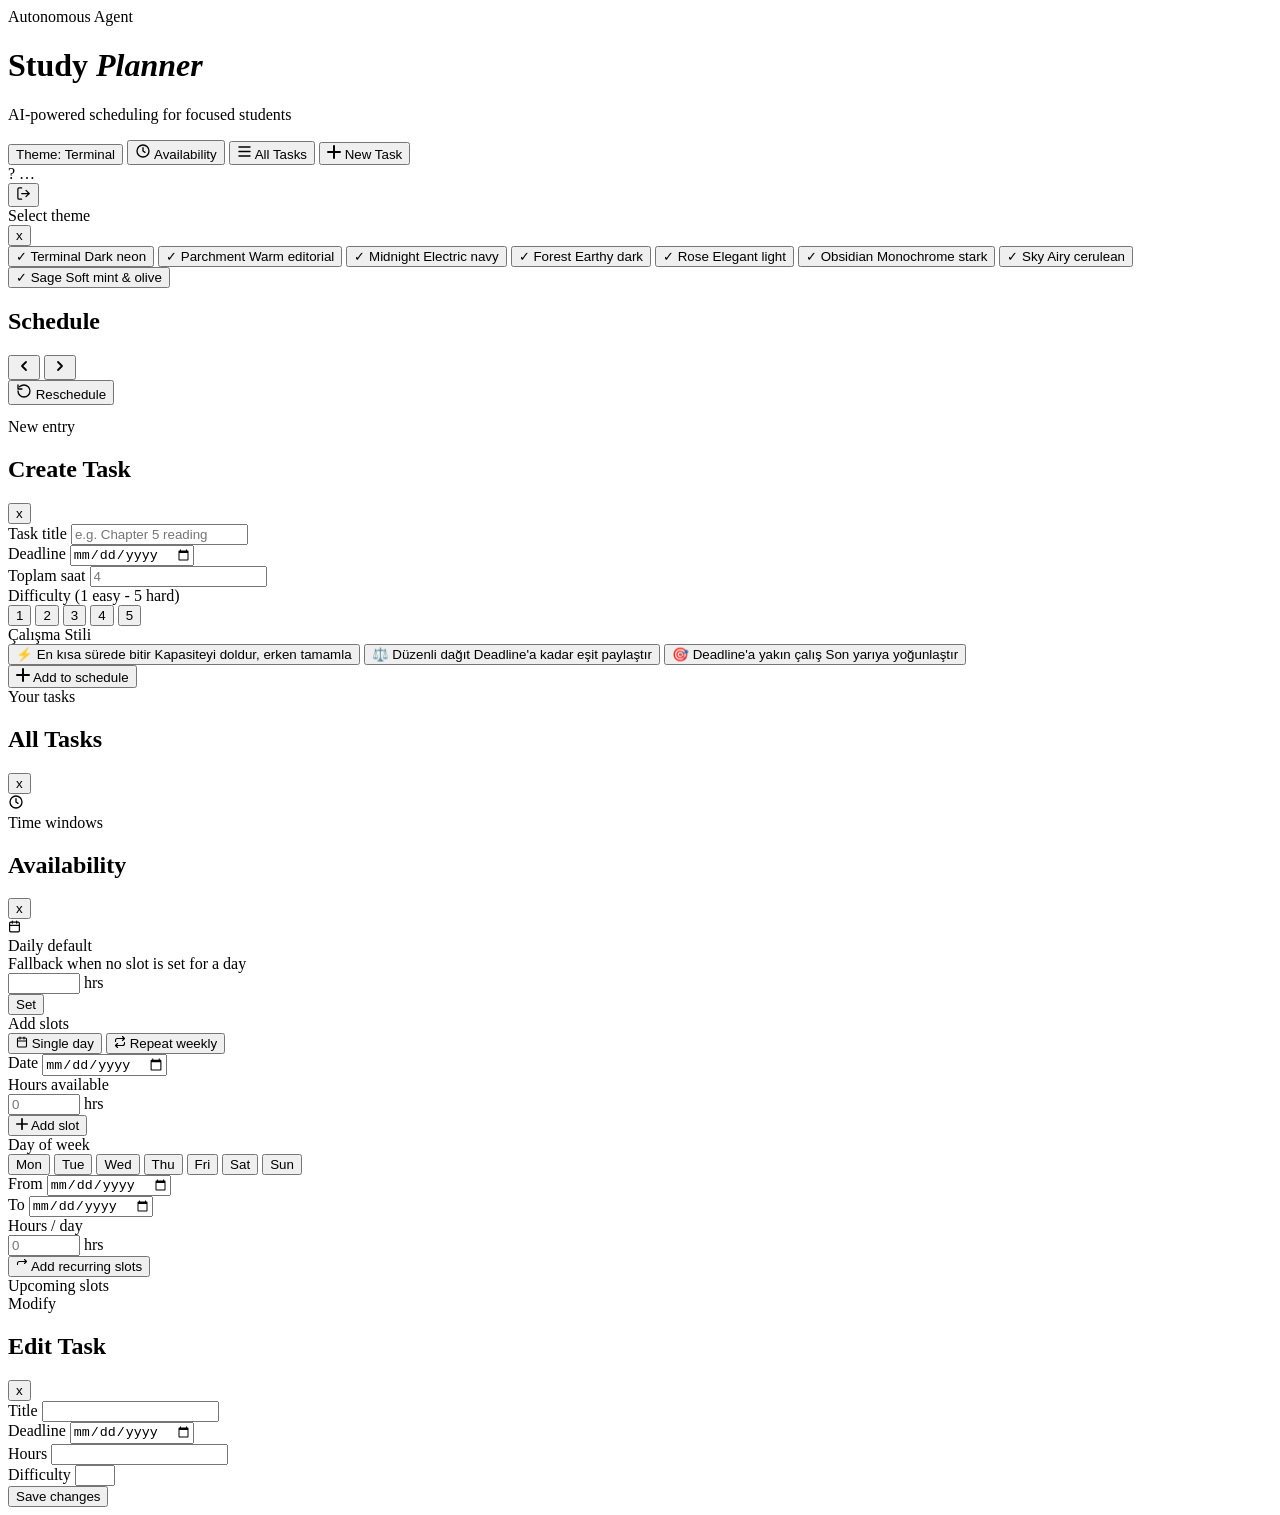
==== commit 39bb3bcd: "Redesign availability modal for improved user experience - Overhauled the availability modal layout," ====
--- a/frontend/index.html
+++ b/frontend/index.html
@@ -448,11 +448,29 @@
       aria-modal="true"
       aria-labelledby="availabilityTitle"
     >
-      <div class="modalPanel wide">
-        <div class="modalHead">
-          <div>
-            <div class="modal-eyebrow">Time windows</div>
-            <h2 id="availabilityTitle">Availability</h2>
+      <div class="modalPanel avPanel">
+        <!-- Header -->
+        <div class="avHeader">
+          <div class="avHeaderLeft">
+            <div class="avHeaderIcon" aria-hidden="true">
+              <svg
+                width="16"
+                height="16"
+                viewBox="0 0 24 24"
+                fill="none"
+                stroke="currentColor"
+                stroke-width="2"
+                stroke-linecap="round"
+                stroke-linejoin="round"
+              >
+                <circle cx="12" cy="12" r="9" />
+                <polyline points="12 7 12 12 15 14" />
+              </svg>
+            </div>
+            <div>
+              <div class="modal-eyebrow">Time windows</div>
+              <h2 id="availabilityTitle">Availability</h2>
+            </div>
           </div>
           <button
             type="button"
@@ -463,14 +481,38 @@
             x
           </button>
         </div>
-        <div class="availabilityDefaults">
-          <div class="availabilityDefaultsRow">
-            <div>
-              <div class="availabilityDefaultsTitle">Daily default</div>
-              <div class="muted">Fallback when no specific slot is set.</div>
-            </div>
-            <form id="defaultAvailabilityForm" class="availabilityDefaultsForm">
-              <div class="inputWithUnit">
+
+        <!-- Scrollable body -->
+        <div class="avBody">
+          <!-- Daily default -->
+          <div class="avDefaultCard">
+            <div class="avDefaultCardLeft">
+              <div class="avDefaultCardIcon" aria-hidden="true">
+                <svg
+                  width="13"
+                  height="13"
+                  viewBox="0 0 24 24"
+                  fill="none"
+                  stroke="currentColor"
+                  stroke-width="2.2"
+                  stroke-linecap="round"
+                  stroke-linejoin="round"
+                >
+                  <rect x="3" y="4" width="18" height="18" rx="2" />
+                  <line x1="16" y1="2" x2="16" y2="6" />
+                  <line x1="8" y1="2" x2="8" y2="6" />
+                  <line x1="3" y1="10" x2="21" y2="10" />
+                </svg>
+              </div>
+              <div>
+                <div class="avDefaultCardTitle">Daily default</div>
+                <div class="avDefaultCardSub">
+                  Fallback when no slot is set for a day
+                </div>
+              </div>
+            </div>
+            <form id="defaultAvailabilityForm" class="avDefaultForm">
+              <div class="avDefaultInputWrap">
                 <input
                   name="daily_capacity"
                   id="defaultDailyCapacityInput"
@@ -480,38 +522,180 @@
                   step="0.25"
                   required
                 />
-                <span class="inputUnit">hrs</span>
+                <span class="avDefaultUnit">hrs</span>
               </div>
-              <button type="submit" class="ghost">Set</button>
+              <button type="submit" class="avDefaultSetBtn">Set</button>
             </form>
           </div>
-        </div>
-        <div class="divider"></div>
-        <form id="availabilityForm" class="modalForm">
-          <div class="field-row">
-            <div class="field">
-              <label>Date</label>
-              <input name="date" type="date" required />
-            </div>
-            <div class="field">
-              <label>Available hours</label>
-              <div class="inputWithUnit">
+
+          <!-- Divider with label -->
+          <div class="avSectionDivider">
+            <span class="avSectionDividerLine"></span>
+            <span class="avSectionDividerLabel">Add slots</span>
+            <span class="avSectionDividerLine"></span>
+          </div>
+
+          <!-- Tab switcher -->
+          <div class="avTabs" id="avTabs">
+            <button type="button" class="avTab active" data-tab="single">
+              <svg
+                width="12"
+                height="12"
+                viewBox="0 0 24 24"
+                fill="none"
+                stroke="currentColor"
+                stroke-width="2.2"
+                stroke-linecap="round"
+                stroke-linejoin="round"
+              >
+                <rect x="3" y="4" width="18" height="18" rx="2" />
+                <line x1="16" y1="2" x2="16" y2="6" />
+                <line x1="8" y1="2" x2="8" y2="6" />
+                <line x1="3" y1="10" x2="21" y2="10" />
+              </svg>
+              Single day
+            </button>
+            <button type="button" class="avTab" data-tab="repeat">
+              <svg
+                width="12"
+                height="12"
+                viewBox="0 0 24 24"
+                fill="none"
+                stroke="currentColor"
+                stroke-width="2.2"
+                stroke-linecap="round"
+                stroke-linejoin="round"
+              >
+                <polyline points="17 1 21 5 17 9" />
+                <path d="M3 11V9a4 4 0 0 1 4-4h14" />
+                <polyline points="7 23 3 19 7 15" />
+                <path d="M21 13v2a4 4 0 0 1-4 4H3" />
+              </svg>
+              Repeat weekly
+            </button>
+          </div>
+
+          <!-- Single day form -->
+          <form
+            id="availabilityForm"
+            class="avForm avTabPane"
+            data-pane="single"
+          >
+            <div class="avFormRow">
+              <div class="avFormField">
+                <label class="avLabel">Date</label>
                 <input
-                  name="available_hours"
-                  type="number"
-                  min="0"
-                  max="24"
-                  step="0.25"
+                  name="date"
+                  id="avSingleDate"
+                  type="date"
+                  class="avInput"
                   required
                 />
-                <span class="inputUnit">hrs</span>
               </div>
-            </div>
-          </div>
-          <input type="hidden" name="type" value="available" />
-          <button type="submit" class="primary">Add slot</button>
-        </form>
-        <div id="availabilityList" class="taskList"></div>
+              <div class="avFormField avFormFieldSmall">
+                <label class="avLabel">Hours available</label>
+                <div class="avInputUnit">
+                  <input
+                    name="available_hours"
+                    id="avSingleHours"
+                    type="number"
+                    min="0"
+                    max="24"
+                    step="0.25"
+                    placeholder="0"
+                    class="avInput"
+                    required
+                  />
+                  <span class="avUnit">hrs</span>
+                </div>
+              </div>
+            </div>
+            <input type="hidden" name="type" value="available" />
+            <button type="submit" class="avSubmitBtn">
+              <svg width="12" height="12" viewBox="0 0 14 14" fill="none">
+                <path
+                  d="M7 1v12M1 7h12"
+                  stroke="currentColor"
+                  stroke-width="2"
+                  stroke-linecap="round"
+                />
+              </svg>
+              Add slot
+            </button>
+          </form>
+
+          <!-- Repeat weekly form -->
+          <form
+            id="availabilityRepeatForm"
+            class="avForm avTabPane hidden"
+            data-pane="repeat"
+          >
+            <div class="avFormField">
+              <label class="avLabel">Day of week</label>
+              <div class="avDayPicker" id="avDayPicker">
+                <button type="button" class="avDayBtn" data-day="1">Mon</button>
+                <button type="button" class="avDayBtn" data-day="2">Tue</button>
+                <button type="button" class="avDayBtn" data-day="3">Wed</button>
+                <button type="button" class="avDayBtn" data-day="4">Thu</button>
+                <button type="button" class="avDayBtn" data-day="5">Fri</button>
+                <button type="button" class="avDayBtn" data-day="6">Sat</button>
+                <button type="button" class="avDayBtn" data-day="0">Sun</button>
+              </div>
+            </div>
+            <div class="avFormRow avFormRow3">
+              <div class="avFormField">
+                <label class="avLabel">From</label>
+                <input id="avRepeatFrom" type="date" class="avInput" required />
+              </div>
+              <div class="avFormField">
+                <label class="avLabel">To</label>
+                <input id="avRepeatTo" type="date" class="avInput" required />
+              </div>
+              <div class="avFormField avFormFieldSmall">
+                <label class="avLabel">Hours / day</label>
+                <div class="avInputUnit">
+                  <input
+                    id="avRepeatHours"
+                    type="number"
+                    min="0"
+                    max="24"
+                    step="0.25"
+                    placeholder="0"
+                    class="avInput"
+                    required
+                  />
+                  <span class="avUnit">hrs</span>
+                </div>
+              </div>
+            </div>
+            <div class="avRepeatPreview" id="avRepeatPreview"></div>
+            <button type="submit" class="avSubmitBtn" id="avRepeatSubmitBtn">
+              <svg
+                width="12"
+                height="12"
+                viewBox="0 0 24 24"
+                fill="none"
+                stroke="currentColor"
+                stroke-width="2.2"
+                stroke-linecap="round"
+                stroke-linejoin="round"
+              >
+                <polyline points="17 1 21 5 17 9" />
+                <path d="M3 11V9a4 4 0 0 1 4-4h14" />
+              </svg>
+              Add recurring slots
+            </button>
+          </form>
+
+          <!-- Slot list -->
+          <div class="avSlotSection">
+            <div class="avSlotSectionHead">
+              <span class="avSlotSectionLabel">Upcoming slots</span>
+            </div>
+            <div id="availabilityList" class="avSlotList"></div>
+          </div>
+        </div>
+        <!-- /avBody -->
       </div>
     </div>
 
@@ -922,6 +1106,11 @@
 
         /* ── Override showToast / hideToast used by main.js ── */
         window.showToast = function (message, onUndo, ms) {
+          /* Availability modalı açıksa toast görünmeden önce kapat */
+          const avModal = document.getElementById("availabilityModal");
+          if (avModal && !avModal.classList.contains("hidden")) {
+            document.getElementById("closeAvailabilityBtn").click();
+          }
           showAlert(message, classify(message), onUndo || null);
         };
         window.hideToast = function () {};
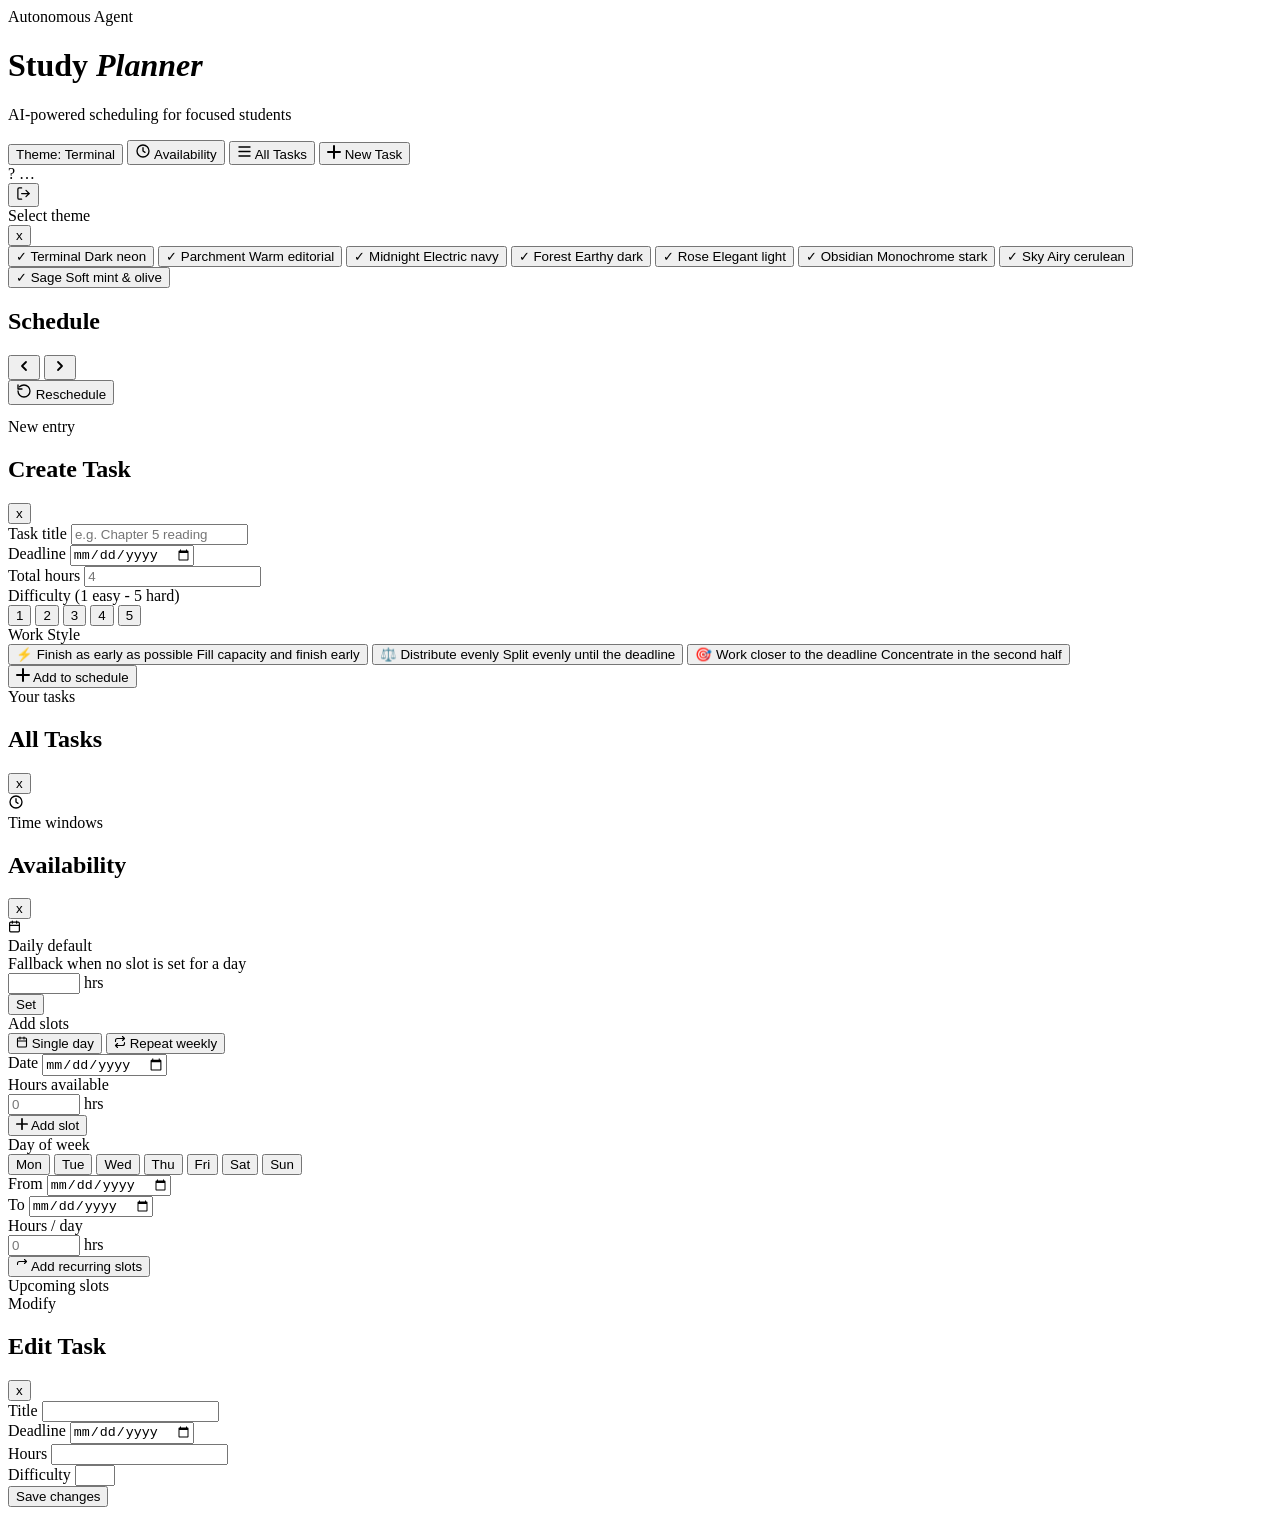
==== commit 15b7378e: "Update frontend text labels to English for improved accessibility" ====
--- a/frontend/index.html
+++ b/frontend/index.html
@@ -317,7 +317,7 @@
               <input id="cf-deadline" name="deadline" type="date" required />
             </div>
             <div class="field" id="cf-total-hours-field">
-              <label for="cf-hours">Toplam saat</label>
+              <label for="cf-hours">Total hours</label>
               <input
                 id="cf-hours"
                 name="total_duration"
@@ -328,7 +328,7 @@
               />
             </div>
             <div class="field" id="cf-daily-hours-field" style="display: none">
-              <label for="cf-daily-hours">Günlük saat</label>
+              <label for="cf-daily-hours">Daily hours</label>
               <input
                 id="cf-daily-hours"
                 name="daily_target_hours"
@@ -361,7 +361,7 @@
             </div>
           </div>
           <div class="field">
-            <label>Çalışma Stili</label>
+            <label>Work Style</label>
             <input
               type="hidden"
               name="work_style"
@@ -375,16 +375,16 @@
                 data-style="intensive"
               >
                 <span class="workStyleIcon">⚡</span>
-                <span class="workStyleLabel">En kısa sürede bitir</span>
+                <span class="workStyleLabel">Finish as early as possible</span>
                 <span class="workStyleDesc"
-                  >Kapasiteyi doldur, erken tamamla</span
+                  >Fill capacity and finish early</span
                 >
               </button>
               <button type="button" class="workStyleBtn" data-style="balanced">
                 <span class="workStyleIcon">⚖️</span>
-                <span class="workStyleLabel">Düzenli dağıt</span>
+                <span class="workStyleLabel">Distribute evenly</span>
                 <span class="workStyleDesc"
-                  >Deadline'a kadar eşit paylaştır</span
+                  >Split evenly until the deadline</span
                 >
               </button>
               <button
@@ -393,8 +393,8 @@
                 data-style="deadline_focused"
               >
                 <span class="workStyleIcon">🎯</span>
-                <span class="workStyleLabel">Deadline'a yakın çalış</span>
-                <span class="workStyleDesc">Son yarıya yoğunlaştır</span>
+                <span class="workStyleLabel">Work closer to the deadline</span>
+                <span class="workStyleDesc">Concentrate in the second half</span>
               </button>
             </div>
           </div>
@@ -944,7 +944,7 @@
         /* ── Alert type config ── */
         const TYPES = {
           error: {
-            label: "Hata",
+            label: "Error",
             duration: 10000,
             icon: `<svg width="20" height="20" viewBox="0 0 20 20" fill="none">
                    <path d="M10 3L18 17H2L10 3Z" stroke="currentColor" stroke-width="1.6" stroke-linejoin="round"/>
@@ -952,7 +952,7 @@
                  </svg>`,
           },
           warning: {
-            label: "Uyari",
+            label: "Warning",
             duration: 10000,
             icon: `<svg width="20" height="20" viewBox="0 0 20 20" fill="none">
                    <circle cx="10" cy="10" r="8" stroke="currentColor" stroke-width="1.6"/>
@@ -960,7 +960,7 @@
                  </svg>`,
           },
           success: {
-            label: "Basarili",
+            label: "Success",
             duration: 10000,
             icon: `<svg width="20" height="20" viewBox="0 0 20 20" fill="none">
                    <circle cx="10" cy="10" r="8" stroke="currentColor" stroke-width="1.6"/>
@@ -968,7 +968,7 @@
                  </svg>`,
           },
           info: {
-            label: "Bilgi",
+            label: "Info",
             duration: 10000,
             icon: `<svg width="20" height="20" viewBox="0 0 20 20" fill="none">
                    <circle cx="10" cy="10" r="8" stroke="currentColor" stroke-width="1.6"/>
@@ -1037,10 +1037,10 @@
             clean(rawMsg) +
             "</p>" +
             (undoFn
-              ? '<button type="button" class="al-undo">Geri al</button>'
+              ? '<button type="button" class="al-undo">Undo</button>'
               : "") +
             "</div>" +
-            '<button type="button" class="al-close" aria-label="Kapat">' +
+            '<button type="button" class="al-close" aria-label="Close">' +
             '<svg width="10" height="10" viewBox="0 0 10 10" fill="none">' +
             '<path d="M1 1l8 8M9 1L1 9" stroke="currentColor" stroke-width="1.7" stroke-linecap="round"/>' +
             "</svg>" +
@@ -1106,7 +1106,7 @@
 
         /* ── Override showToast / hideToast used by main.js ── */
         window.showToast = function (message, onUndo, ms) {
-          /* Availability modalı açıksa toast görünmeden önce kapat */
+          /* If availability modal is open, close before showing toast */
           const avModal = document.getElementById("availabilityModal");
           if (avModal && !avModal.classList.contains("hidden")) {
             document.getElementById("closeAvailabilityBtn").click();
